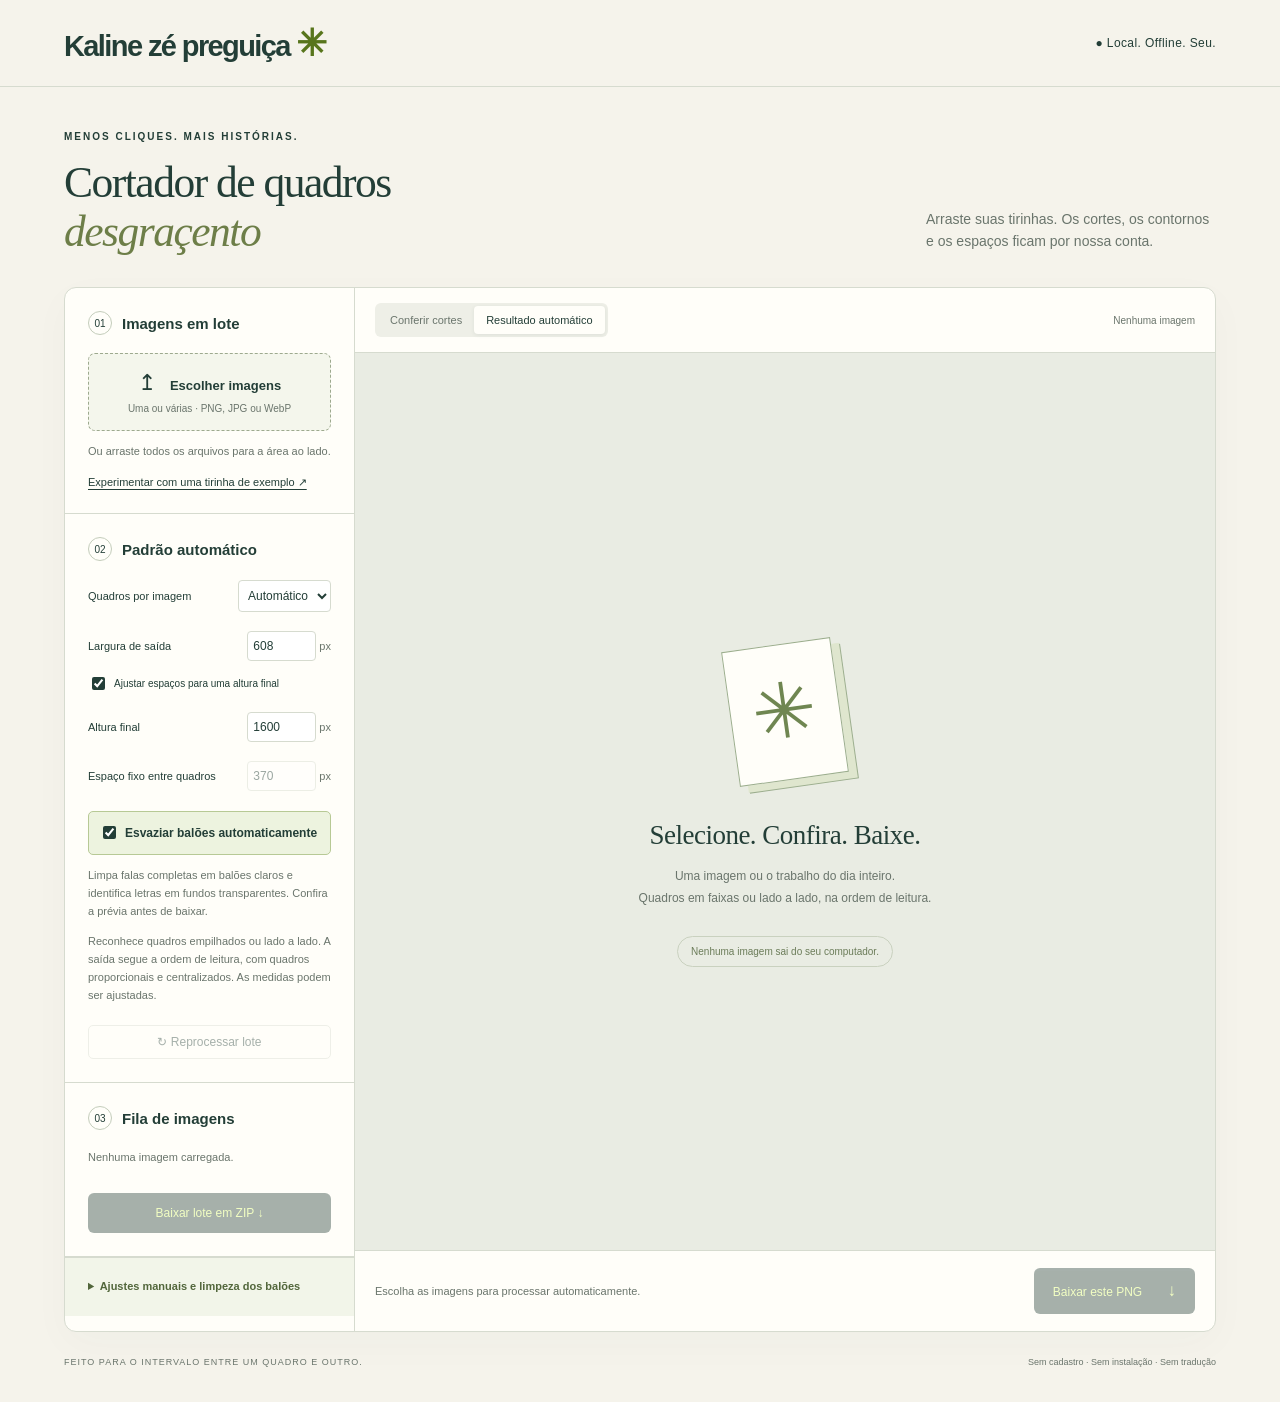
==== index.html @ fc02edd4 "Prepare FrameCut v1.0.0 with portable app and usage tutorials" ====
<!doctype html>
<html lang="pt-BR">
<head>
  <meta charset="utf-8">
  <meta name="viewport" content="width=device-width, initial-scale=1">
  <title>Entrequadros — tirinhas em lote</title>
  <link rel="stylesheet" href="style.css">
  <script src="automation.js" defer></script>
  <script src="balloon-cleaner.js" defer></script>
  <script src="app.js" defer></script>
</head>
<body>
  <header><a class="brand" href="./index.html">Kaline zé preguiça<span>✳</span></a><span class="local">● Local. Offline. Seu.</span></header>
  <main>
    <section class="intro"><p class="eyebrow">MENOS CLIQUES. MAIS HISTÓRIAS.</p><h1>Cortador de quadros<br><em>desgraçento</em></h1><p>Arraste suas tirinhas. Os cortes, os contornos e os espaços ficam por nossa conta.</p></section>
    <div class="workspace">
      <aside>
        <section class="control-section"><div class="section-title"><span>01</span><h2>Imagens em lote</h2></div>
          <button class="upload" id="openFiles">↥ <span>Escolher imagens</span><small>Uma ou várias · PNG, JPG ou WebP</small></button><input id="file" type="file" accept="image/png,image/jpeg,image/webp" multiple hidden>
          <p id="fileInfo" class="muted">Ou arraste todos os arquivos para a área ao lado.</p>
          <button id="demo" class="text-button">Experimentar com uma tirinha de exemplo ↗</button>
        </section>
        <section class="control-section"><div class="section-title"><span>02</span><h2>Padrão automático</h2></div>
          <label class="field" for="count">Quadros por imagem <select id="count"><option value="0" selected>Automático</option><option value="2">2 quadros</option><option value="3">3 quadros</option><option value="4">4 quadros</option><option value="5">5 quadros</option><option value="6">6 quadros</option><option value="7">7 quadros</option><option value="8">8 quadros</option><option value="9">9 quadros</option><option value="10">10 quadros</option><option value="11">11 quadros</option><option value="12">12 quadros</option></select></label>
          <label class="field" for="width">Largura de saída <span><input id="width" type="number" min="100" max="12000" value="608"> px</span></label>
          <label class="check"><input id="fitHeight" type="checkbox" checked> Ajustar espaços para uma altura final</label>
          <label class="field" for="height">Altura final <span><input id="height" type="number" min="200" max="32000" value="1600"> px</span></label>
          <label class="field" for="gap">Espaço fixo entre quadros <span><input id="gap" type="number" min="0" max="4000" step="10" value="370" disabled> px</span></label>
          <label class="check cleanup-option"><input id="emptyBalloons" type="checkbox" checked> Esvaziar balões automaticamente</label>
          <p id="cleanupInfo" class="hint" role="status">Limpa falas completas em balões claros e identifica letras em fundos transparentes. Confira a prévia antes de baixar.</p>
          <p class="hint">Reconhece quadros empilhados ou lado a lado. A saída segue a ordem de leitura, com quadros proporcionais e centralizados. As medidas podem ser ajustadas.</p>
          <button id="processAll" class="tool" disabled>↻ Reprocessar lote</button>
        </section>
        <section class="control-section"><div class="section-title"><span>03</span><h2>Fila de imagens</h2></div><p id="batchInfo" class="hint" role="status">Nenhuma imagem carregada.</p><div id="queue" class="queue"></div><button id="downloadZip" class="primary zip" disabled>Baixar lote em ZIP ↓</button><button id="cancelBatch" class="text-button" hidden>Parar após esta imagem</button></section>
        <details class="advanced"><summary>Ajustes manuais e limpeza dos balões</summary>
        <fieldset id="editing" disabled>
          <section class="control-section">
            <button id="detect" class="tool">✳ Detectar divisões novamente</button>
            <button class="tool active" data-tool="cut">✂ Ajustar divisões</button>
            <p class="hint">Em faixas: clique para acrescentar, arraste para ajustar, Shift + clique cria pontos. Em layouts mistos: arraste a borda de cada quadro. Clique direito para remover.</p>
            <button class="tool" data-tool="panel">▭ Selecionar quadro</button>
            <button class="tool" data-tool="point">＋ Criar ou mover ponto</button>
          </section>
          <section class="control-section"><h2>Ajustar a limpeza</h2>
            <p class="hint">O original continua com texto. Se algum balão não for identificado, escolha a ferramenta abaixo e clique no fundo dele, perto das letras.</p>
            <button class="tool" data-tool="bubble">✳ Limpar um balão com um clique</button>
            <p class="hint">Para retoques, use uma seleção ou o pincel.</p>
            <div class="tool-grid"><button class="tool" data-tool="rectangle">▭ Retângulo</button><button class="tool" data-tool="ellipse">◯ Elipse</button><button class="tool" data-tool="brush">✎ Pincel</button><button class="tool" data-tool="picker">⌾ Conta-gotas</button></div>
            <label class="field" for="color">Cor do preenchimento <input id="color" type="color" value="#ffffff"></label>
            <label class="check"><input id="autoColor" type="checkbox" checked> Captar a cor ao redor da seleção</label>
            <label class="field" for="size">Tamanho do pincel <span><input id="size" type="number" min="2" max="300" value="24"> px</span></label>
            <p class="hint">O preenchimento é de cor lisa. Degradês podem precisar de retoques.</p>
          </section>
          <section class="control-section actions"><button id="undo" class="secondary" disabled>↶ Desfazer</button><button id="reset" class="text-button">Restaurar original</button></section>
        </fieldset></details>
      </aside>
      <section class="editor-area">
        <div class="editor-top"><div class="tabs" role="group" aria-label="Visualização"><button id="editTab" aria-pressed="false">Conferir cortes</button><button id="previewTab" class="selected" aria-pressed="true">Resultado automático</button></div><span id="panelCount">Nenhuma imagem</span></div>
        <div id="stage" class="stage">
          <div id="empty"><div class="paper-stack"><span>✳</span></div><h2>Selecione. Confira. Baixe.</h2><p>Uma imagem ou o trabalho do dia inteiro.<br>Quadros em faixas ou lado a lado, na ordem de leitura.</p><span class="privacy">Nenhuma imagem sai do seu computador.</span></div>
          <canvas id="canvas" hidden aria-label="Prévia da tirinha. Use Conferir cortes para ajustar as divisões."></canvas>
        </div>
        <div class="editor-bottom"><p id="status" role="status" aria-live="polite">Escolha as imagens para processar automaticamente.</p><button id="export" class="primary" disabled>Baixar este PNG <span>↓</span></button></div>
      </section>
    </div>
    <footer>FEITO PARA O INTERVALO ENTRE UM QUADRO E OUTRO.<span>Sem cadastro · Sem instalação · Sem tradução</span></footer>
  </main>
</body>
</html>
---- style.css ----
:root{--paper:#f5f3eb;--ink:#233e37;--muted:#6a756c;--line:#d6dbcf;--accent:#dfff73;--white:#fffef9}*{box-sizing:border-box}body{margin:0;background:var(--paper);color:var(--ink);font-family:"Trebuchet MS",sans-serif}button,input,summary{font:inherit}button,label.upload,summary{cursor:pointer}button{transition:background .15s,transform .15s}button:focus-visible,input:focus-visible,label.upload:focus-within,summary:focus-visible{outline:3px solid #628b16;outline-offset:3px}button:disabled{opacity:.4;cursor:not-allowed}header{height:87px;border-bottom:1px solid var(--line);display:flex;align-items:center;justify-content:space-between;padding:0 5vw}.brand{font-size:29px;font-weight:bold;letter-spacing:-1.6px;text-decoration:none;color:var(--ink)}.brand span{color:#58751c;font-size:37px;margin-left:6px}.local{font-size:12px;letter-spacing:.4px}main{max-width:1550px;margin:auto;padding:44px 5vw 0}.eyebrow{font-size:10px;font-weight:bold;letter-spacing:2px;margin:0 0 16px}.intro{padding-bottom:32px;position:relative}.intro h1{font-family:Georgia,serif;font-size:clamp(32px,3.4vw,52px);font-weight:normal;letter-spacing:-1.5px;line-height:1.12;margin:0}.intro h1 em{font-weight:normal;color:#6d7e48}.intro>p:last-child{font-size:14px;line-height:1.6;color:var(--muted);max-width:400px;margin:17px 0 0}.workspace{display:grid;grid-template-columns:290px minmax(0,1fr);border:1px solid var(--line);border-radius:12px;overflow:hidden;background:var(--white);box-shadow:0 12px 40px #233e3707}aside{border-right:1px solid var(--line)}.control-section{padding:23px;border-bottom:1px solid var(--line)}.section-title{display:flex;gap:10px;align-items:center;margin-bottom:18px}.section-title>span{font-size:10px;border:1px solid #c4cdbb;border-radius:50%;width:24px;height:24px;display:grid;place-items:center}h2{font-size:15px;margin:0}.upload{display:block;text-align:center;padding:16px;border:1px dashed #9da98e;border-radius:7px;font-size:22px;background:#f4f6ec}.upload span{font-size:13px;font-weight:bold;margin-left:8px}.upload small{display:block;font-size:10px;color:var(--muted);margin-top:7px}.muted,.hint{font-size:11px;color:var(--muted);line-height:1.65}.muted{overflow-wrap:anywhere}.text-button{padding:0;border:0;background:none;color:var(--ink);font-size:11px;line-height:1.5;text-align:left;text-decoration:underline;text-underline-offset:3px}fieldset{border:0;padding:0;margin:0;min-width:0}fieldset:disabled{opacity:.5}.tool{background:transparent;border:1px solid var(--line);border-radius:5px;padding:9px 8px;color:var(--ink);font-size:12px;width:100%;text-align:left}.tool.active{background:#eaf1d9;border-color:#96a777}.tool-grid{display:grid;grid-template-columns:1fr 1fr;gap:7px}.field{display:flex;justify-content:space-between;align-items:center;font-size:11px;gap:8px;margin-top:19px}.field span{white-space:nowrap;color:var(--muted)}input[type=number]{width:69px;border:1px solid var(--line);border-radius:4px;padding:7px 5px;background:white;color:var(--ink);font-size:12px}input[type=color]{padding:2px;border:1px solid var(--line);border-radius:4px;width:43px;height:30px;background:white}.check{display:flex;align-items:center;gap:6px;font-size:10px;margin-top:13px}.check input{accent-color:var(--ink)}summary{font-size:11px;color:#52663b;line-height:1.6}details{margin-bottom:15px}.actions{display:flex;align-items:center;justify-content:space-between;border-bottom:0}.secondary{background:white;border:1px solid var(--line);border-radius:5px;padding:8px 12px;color:var(--ink);font-size:12px}.editor-area{min-width:0;display:flex;flex-direction:column}.editor-top{padding:15px 20px;display:flex;justify-content:space-between;align-items:center;gap:10px;border-bottom:1px solid var(--line)}.tabs{display:flex;background:#eeefe7;border-radius:6px;padding:3px}.tabs button{border:0;background:none;color:var(--muted);padding:8px 12px;font-size:11px;border-radius:4px}.tabs button.selected{background:var(--white);box-shadow:0 1px 4px #233e3715;color:var(--ink)}#panelCount{font-size:10px;color:var(--muted)}.stage{flex:1;min-height:570px;padding:30px;overflow:auto;max-height:1000px;background-color:#e9ece3;background-image:radial-gradient(#bac2b1 0.65px,transparent .65px);background-size:12px 12px;display:flex;align-items:flex-start;justify-content:center;position:relative}.stage.dragover{outline:3px dashed #628b16;outline-offset:-7px}#empty{align-self:center;text-align:center;padding:80px 0;max-width:100%}.paper-stack{width:110px;height:136px;background:#fffef9;border:1px solid #9cae8e;transform:rotate(-8deg);margin:0 auto 40px;box-shadow:8px 7px 0 #dfe6ce,9px 8px 0 #9cae8e;display:grid;place-items:center}.paper-stack span{font-family:Georgia,serif;font-size:77px;color:#6f8651}#empty h2{font-family:Georgia,serif;font-weight:normal;font-size:27px;letter-spacing:-.5px}#empty p{font-size:12px;line-height:1.8;color:var(--muted);margin:15px 0 32px}.privacy{font-size:10px;color:#6b7c59;border:1px solid #c9d1bf;border-radius:30px;padding:9px 13px}canvas{max-width:100%;height:auto;background:white;box-shadow:0 4px 20px #233e3720;touch-action:none;cursor:crosshair;flex-shrink:0}canvas[hidden]{display:none}.editor-bottom{display:flex;align-items:center;justify-content:space-between;padding:17px 20px;gap:15px;border-top:1px solid var(--line)}#status{font-size:11px;color:var(--muted);line-height:1.5;margin:0;max-width:480px}.primary{background:var(--ink);color:var(--accent);border:0;border-radius:6px;padding:13px 19px;font-size:12px;white-space:nowrap}.primary span{margin-left:22px;font-size:17px}.primary:hover:enabled{background:#35584d}footer{display:flex;justify-content:space-between;gap:20px;color:var(--muted);font-size:9px;letter-spacing:1px;padding:25px 0 35px}footer span{letter-spacing:0}@media(min-width:1100px){.intro>p:last-child{position:absolute;right:0;bottom:35px;max-width:290px}}@media(max-width:760px){header{padding:0 20px;height:70px}.brand{font-size:25px}.local{font-size:10px}main{padding:28px 14px 0}.workspace{grid-template-columns:1fr}aside{border-right:0}.control-section{padding:18px}.editor-area{border-top:1px solid var(--line)}.stage{min-height:400px;padding:15px;max-height:none}.editor-top{padding:12px;flex-wrap:wrap}.editor-bottom{padding:14px;align-items:flex-start}footer{flex-direction:column;gap:10px}.intro{padding:0 5px 25px}.hint{font-size:12px}.tool{padding:12px}#empty{padding:50px 0}.field{font-size:12px}}@media(prefers-reduced-motion:reduce){*{transition:none!important}}
/* Batch interface additions. */
.upload{width:100%;color:var(--ink);font-family:inherit}.advanced>summary{padding:20px 23px;background:#f2f5e9;border-top:1px solid var(--line);font-weight:bold}.advanced[open]>summary{border-bottom:1px solid var(--line)}.advanced .tool+.tool{margin-top:8px}.queue{display:grid;gap:5px;max-height:260px;overflow:auto;margin:10px 0 16px}.queue-item{display:flex;align-items:center;justify-content:space-between;gap:8px;width:100%;border:1px solid var(--line);border-radius:5px;background:white;padding:10px;text-align:left;color:var(--ink)}.queue-item.current{background:#eff5df;border-color:#97ab76}.queue-item span{font-size:11px;overflow:hidden;text-overflow:ellipsis;white-space:nowrap}.queue-item small{font-size:9px;white-space:nowrap;color:#657a40}.zip{width:100%;text-align:center}.zip+.text-button{margin-top:12px}#processAll{margin-top:10px;text-align:center}.editor-area{align-self:stretch}.stage{min-height:650px;max-height:1000px}.check{line-height:1.5}input:disabled{opacity:.45}@media(max-width:760px){.stage{min-height:420px}.queue{max-height:180px}.advanced>summary{padding:18px}}
.cleanup-option{margin-top:20px;font-weight:bold;font-size:12px;align-items:flex-start;padding:12px 10px;background:#edf3df;border:1px solid #b7c995;border-radius:5px}.cleanup-option input{margin-top:2px;flex-shrink:0}.queue-item small{max-width:115px;white-space:normal;text-align:right;line-height:1.4}
select{max-width:125px;border:1px solid var(--line);border-radius:4px;padding:7px 5px;background:white;color:var(--ink);font-size:12px}
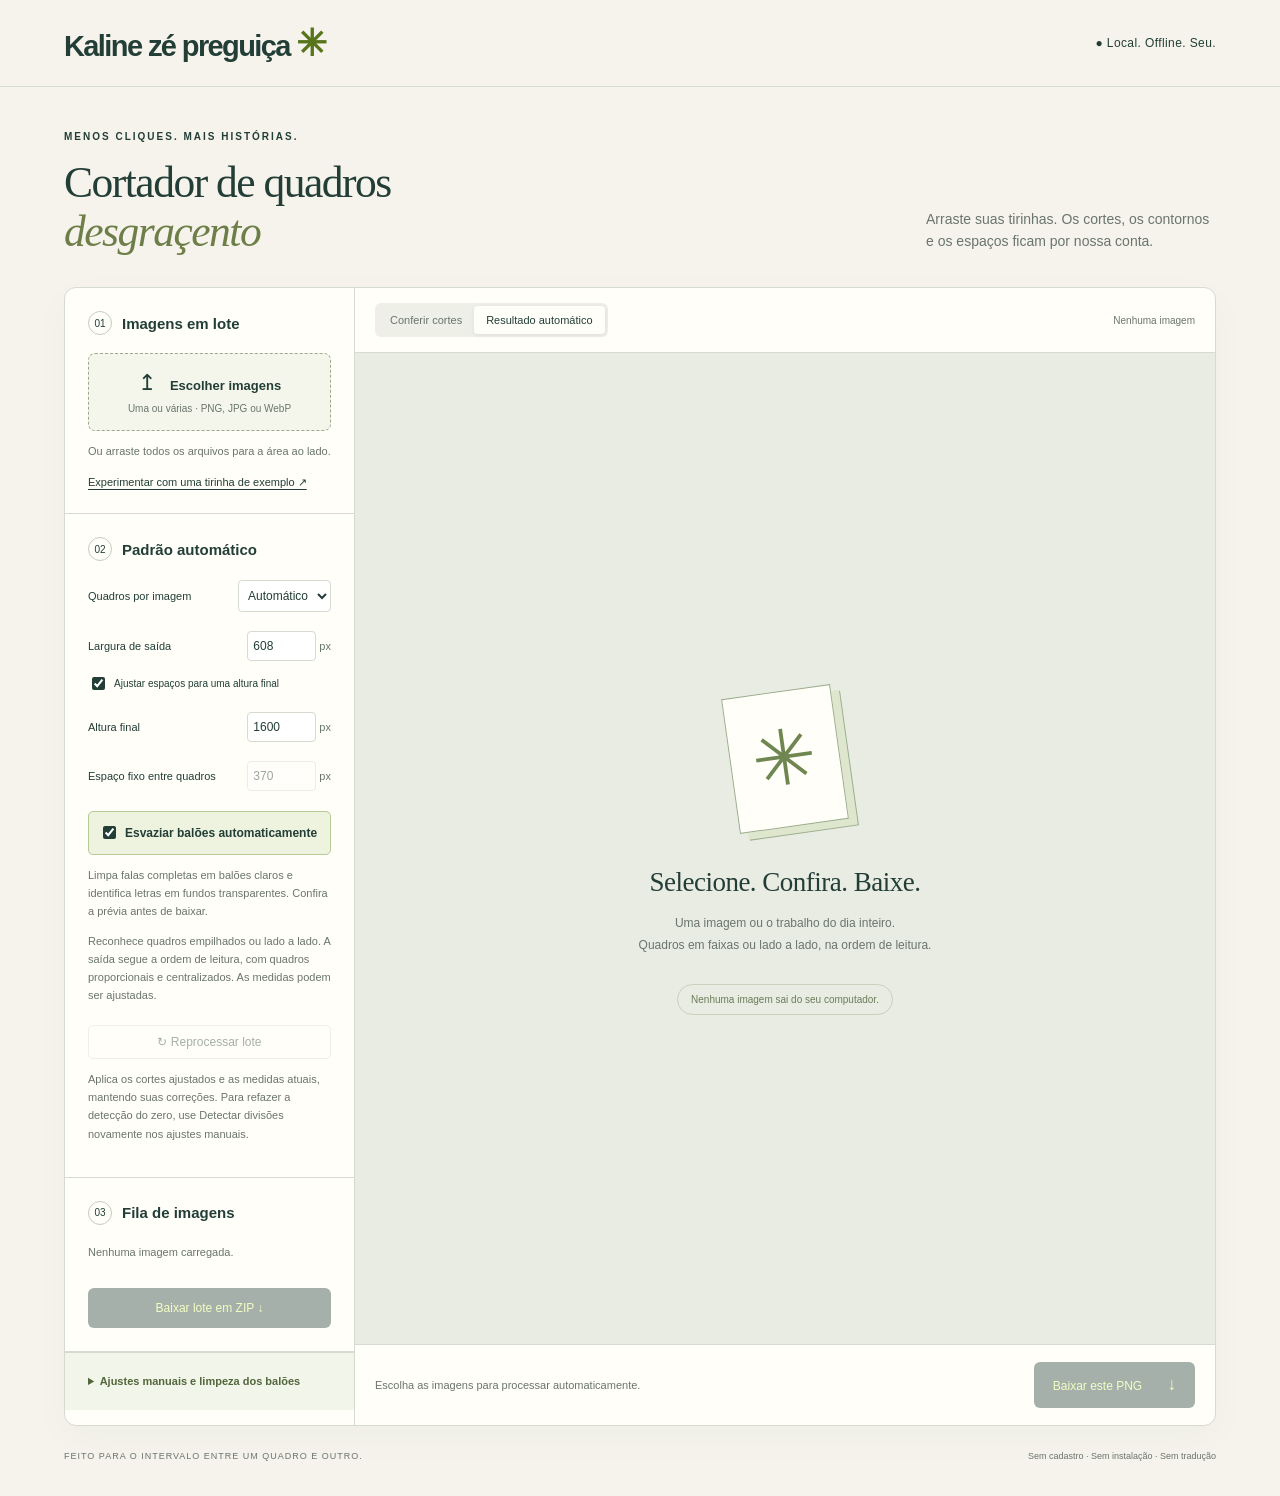
==== commit 20e6c9d5: "Show updated result after reprocessing edited cuts" ====
--- a/index.html
+++ b/index.html
@@ -30,6 +30,7 @@
           <p id="cleanupInfo" class="hint" role="status">Limpa falas completas em balões claros e identifica letras em fundos transparentes. Confira a prévia antes de baixar.</p>
           <p class="hint">Reconhece quadros empilhados ou lado a lado. A saída segue a ordem de leitura, com quadros proporcionais e centralizados. As medidas podem ser ajustadas.</p>
           <button id="processAll" class="tool" disabled>↻ Reprocessar lote</button>
+          <p class="hint">Aplica os cortes ajustados e as medidas atuais, mantendo suas correções. Para refazer a detecção do zero, use Detectar divisões novamente nos ajustes manuais.</p>
         </section>
         <section class="control-section"><div class="section-title"><span>03</span><h2>Fila de imagens</h2></div><p id="batchInfo" class="hint" role="status">Nenhuma imagem carregada.</p><div id="queue" class="queue"></div><button id="downloadZip" class="primary zip" disabled>Baixar lote em ZIP ↓</button><button id="cancelBatch" class="text-button" hidden>Parar após esta imagem</button></section>
         <details class="advanced"><summary>Ajustes manuais e limpeza dos balões</summary>
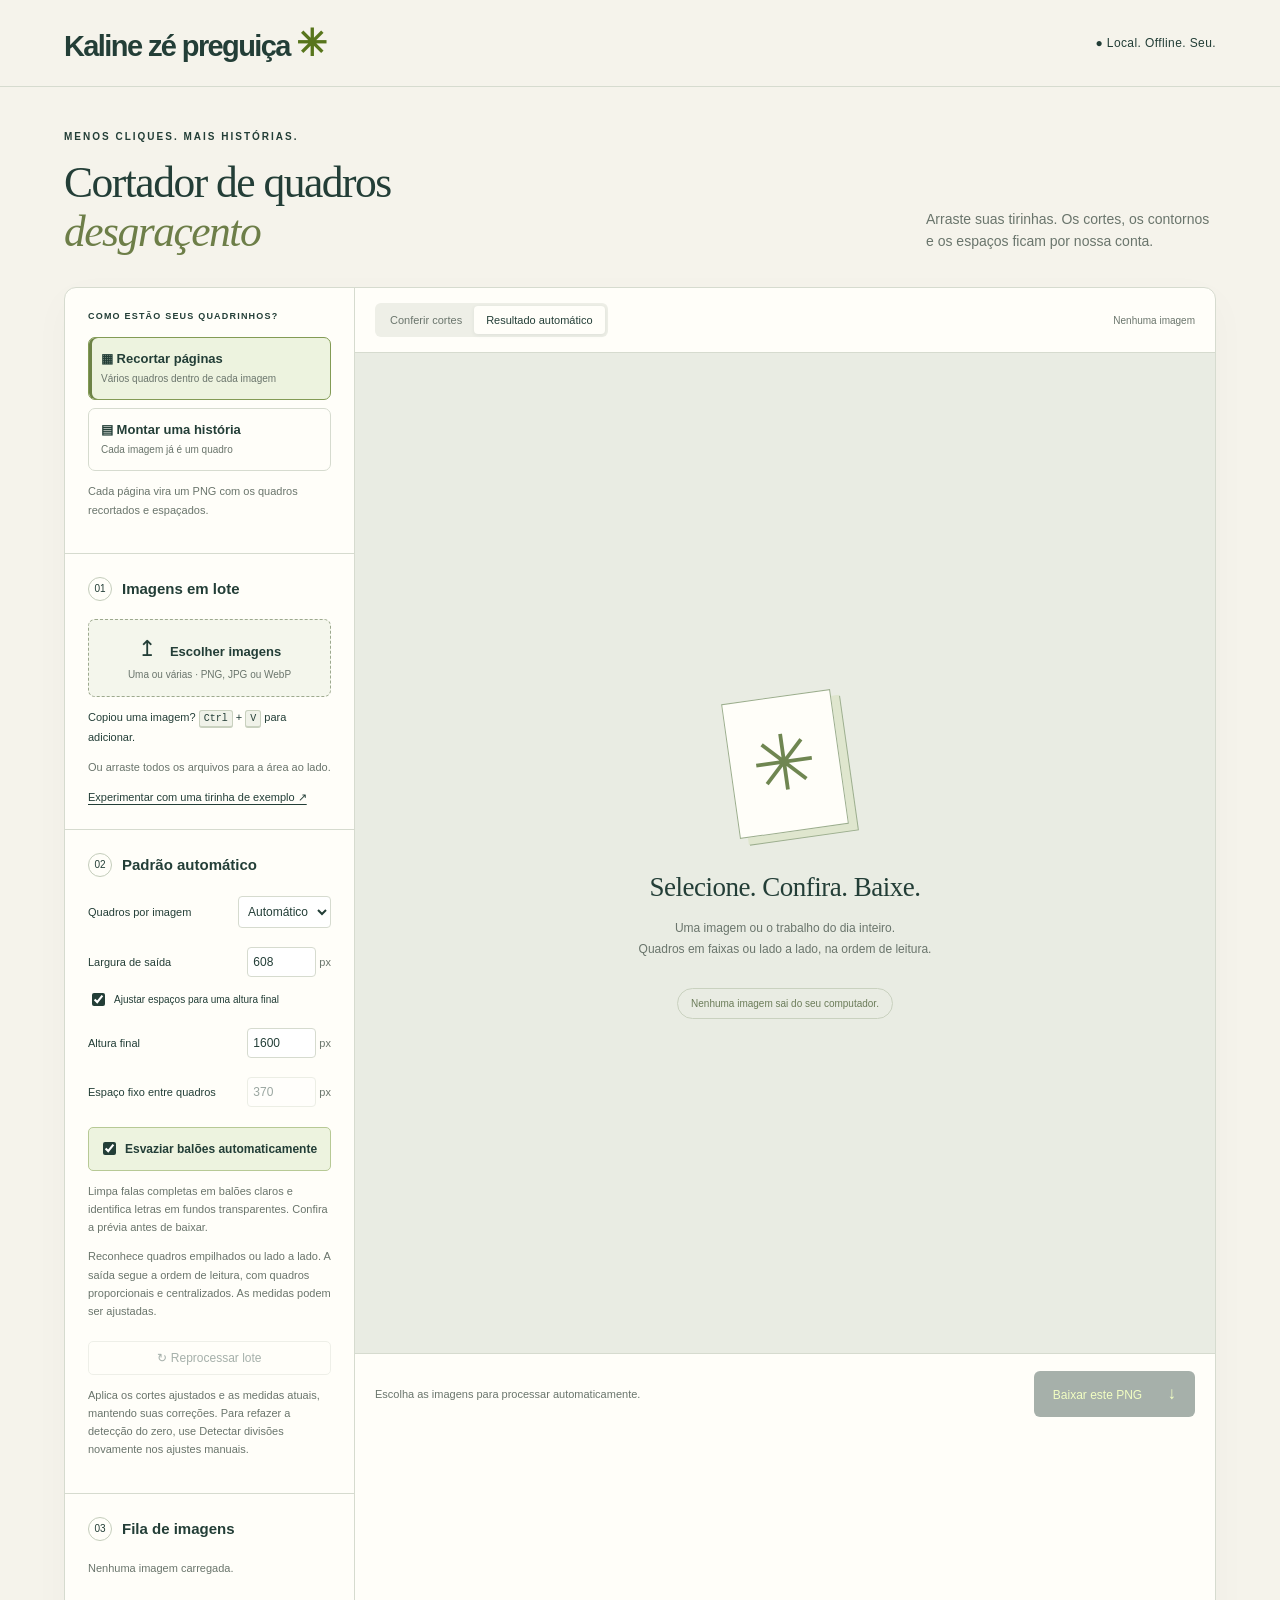
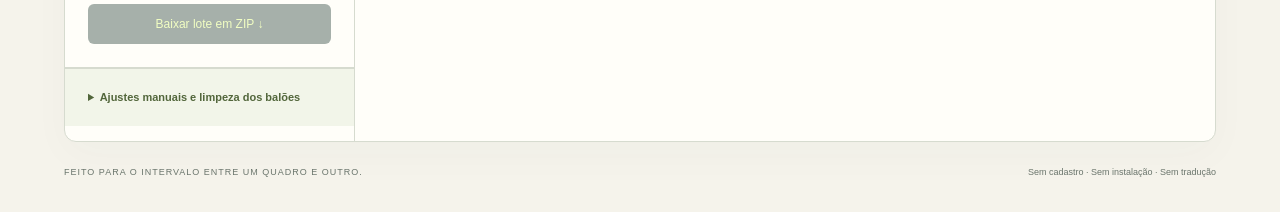
==== commit dbefcaf5: "Add story assembly and clipboard imports; preserve decorated masks" ====
--- a/index.html
+++ b/index.html
@@ -7,6 +7,7 @@
   <link rel="stylesheet" href="style.css">
   <script src="automation.js" defer></script>
   <script src="balloon-cleaner.js" defer></script>
+  <script src="story.js" defer></script>
   <script src="app.js" defer></script>
 </head>
 <body>
@@ -15,8 +16,17 @@
     <section class="intro"><p class="eyebrow">MENOS CLIQUES. MAIS HISTÓRIAS.</p><h1>Cortador de quadros<br><em>desgraçento</em></h1><p>Arraste suas tirinhas. Os cortes, os contornos e os espaços ficam por nossa conta.</p></section>
     <div class="workspace">
       <aside>
+        <section class="control-section mode-section" aria-label="Modo de trabalho">
+          <p class="eyebrow">COMO ESTÃO SEUS QUADRINHOS?</p>
+          <div class="mode-picker">
+            <button id="pagesMode" class="mode-card selected" aria-pressed="true"><strong>▦ Recortar páginas</strong><small>Vários quadros dentro de cada imagem</small></button>
+            <button id="storyMode" class="mode-card" aria-pressed="false"><strong>▤ Montar uma história</strong><small>Cada imagem já é um quadro</small></button>
+          </div>
+          <p id="modeHelp" class="hint">Cada página vira um PNG com os quadros recortados e espaçados.</p>
+        </section>
         <section class="control-section"><div class="section-title"><span>01</span><h2>Imagens em lote</h2></div>
           <button class="upload" id="openFiles">↥ <span>Escolher imagens</span><small>Uma ou várias · PNG, JPG ou WebP</small></button><input id="file" type="file" accept="image/png,image/jpeg,image/webp" multiple hidden>
+          <p class="paste-hint">Copiou uma imagem? <kbd>Ctrl</kbd> + <kbd>V</kbd> para adicionar.</p>
           <p id="fileInfo" class="muted">Ou arraste todos os arquivos para a área ao lado.</p>
           <button id="demo" class="text-button">Experimentar com uma tirinha de exemplo ↗</button>
         </section>
@@ -28,11 +38,11 @@
           <label class="field" for="gap">Espaço fixo entre quadros <span><input id="gap" type="number" min="0" max="4000" step="10" value="370" disabled> px</span></label>
           <label class="check cleanup-option"><input id="emptyBalloons" type="checkbox" checked> Esvaziar balões automaticamente</label>
           <p id="cleanupInfo" class="hint" role="status">Limpa falas completas em balões claros e identifica letras em fundos transparentes. Confira a prévia antes de baixar.</p>
-          <p class="hint">Reconhece quadros empilhados ou lado a lado. A saída segue a ordem de leitura, com quadros proporcionais e centralizados. As medidas podem ser ajustadas.</p>
+          <p id="layoutHelp" class="hint">Reconhece quadros empilhados ou lado a lado. A saída segue a ordem de leitura, com quadros proporcionais e centralizados. As medidas podem ser ajustadas.</p>
           <button id="processAll" class="tool" disabled>↻ Reprocessar lote</button>
-          <p class="hint">Aplica os cortes ajustados e as medidas atuais, mantendo suas correções. Para refazer a detecção do zero, use Detectar divisões novamente nos ajustes manuais.</p>
+          <p id="processHelp" class="hint">Aplica os cortes ajustados e as medidas atuais, mantendo suas correções. Para refazer a detecção do zero, use Detectar divisões novamente nos ajustes manuais.</p>
         </section>
-        <section class="control-section"><div class="section-title"><span>03</span><h2>Fila de imagens</h2></div><p id="batchInfo" class="hint" role="status">Nenhuma imagem carregada.</p><div id="queue" class="queue"></div><button id="downloadZip" class="primary zip" disabled>Baixar lote em ZIP ↓</button><button id="cancelBatch" class="text-button" hidden>Parar após esta imagem</button></section>
+        <section class="control-section"><div class="section-title"><span>03</span><h2 id="queueTitle">Fila de imagens</h2></div><p id="batchInfo" class="hint" role="status">Nenhuma imagem carregada.</p><div id="queue" class="queue"></div><button id="clearStory" class="text-button" hidden>Começar outra história</button><button id="downloadZip" class="primary zip" disabled>Baixar lote em ZIP ↓</button><button id="cancelBatch" class="text-button" hidden>Parar após esta imagem</button></section>
         <details class="advanced"><summary>Ajustes manuais e limpeza dos balões</summary>
         <fieldset id="editing" disabled>
           <section class="control-section">
--- a/style.css
+++ b/style.css
@@ -3,3 +3,5 @@
 .upload{width:100%;color:var(--ink);font-family:inherit}.advanced>summary{padding:20px 23px;background:#f2f5e9;border-top:1px solid var(--line);font-weight:bold}.advanced[open]>summary{border-bottom:1px solid var(--line)}.advanced .tool+.tool{margin-top:8px}.queue{display:grid;gap:5px;max-height:260px;overflow:auto;margin:10px 0 16px}.queue-item{display:flex;align-items:center;justify-content:space-between;gap:8px;width:100%;border:1px solid var(--line);border-radius:5px;background:white;padding:10px;text-align:left;color:var(--ink)}.queue-item.current{background:#eff5df;border-color:#97ab76}.queue-item span{font-size:11px;overflow:hidden;text-overflow:ellipsis;white-space:nowrap}.queue-item small{font-size:9px;white-space:nowrap;color:#657a40}.zip{width:100%;text-align:center}.zip+.text-button{margin-top:12px}#processAll{margin-top:10px;text-align:center}.editor-area{align-self:stretch}.stage{min-height:650px;max-height:1000px}.check{line-height:1.5}input:disabled{opacity:.45}@media(max-width:760px){.stage{min-height:420px}.queue{max-height:180px}.advanced>summary{padding:18px}}
 .cleanup-option{margin-top:20px;font-weight:bold;font-size:12px;align-items:flex-start;padding:12px 10px;background:#edf3df;border:1px solid #b7c995;border-radius:5px}.cleanup-option input{margin-top:2px;flex-shrink:0}.queue-item small{max-width:115px;white-space:normal;text-align:right;line-height:1.4}
 select{max-width:125px;border:1px solid var(--line);border-radius:4px;padding:7px 5px;background:white;color:var(--ink);font-size:12px}
+/* Page cutting and independent-panel story assembly. */
+[hidden]{display:none!important}.mode-section .eyebrow{font-size:9px;letter-spacing:1.2px}.mode-picker{display:grid;gap:8px}.mode-card{display:block;width:100%;padding:13px 12px;text-align:left;border:1px solid var(--line);border-radius:7px;background:var(--white);color:var(--ink)}.mode-card strong{display:block;font-size:13px}.mode-card small{display:block;font-size:10px;line-height:1.5;margin-top:5px;color:var(--muted)}.mode-card.selected{background:#edf3df;border-color:#839b55;box-shadow:inset 3px 0 #6d8346}.paste-hint{font-size:11px;line-height:1.8;color:var(--ink)}kbd{font:10px Consolas,monospace;background:#f0f2e9;border:1px solid #c9d1bf;border-bottom-width:2px;border-radius:3px;padding:2px 4px}.story-queue{max-height:420px}.story-item{display:grid;grid-template-columns:42px minmax(0,1fr);gap:6px 10px;align-items:center;padding:9px;border:1px solid var(--line);border-radius:6px;background:#f6f8f0;cursor:grab}.story-item:active{cursor:grabbing}.story-item img{width:42px;height:48px;object-fit:contain;grid-row:span 2;background:white;border-radius:3px}.story-item>span{font-size:11px;overflow:hidden;text-overflow:ellipsis;white-space:nowrap}.story-actions{display:flex;gap:6px}.story-actions button{border:1px solid #c9d1bf;background:var(--white);color:var(--ink);border-radius:4px;min-width:32px;min-height:28px}.story-actions button:last-child{margin-left:auto}.story-actions button:hover:enabled{background:var(--accent)}#clearStory{margin-bottom:12px}@media(max-width:760px){.mode-picker{grid-template-columns:1fr 1fr}.story-actions button{min-height:36px;min-width:38px}.story-queue{max-height:300px}}
